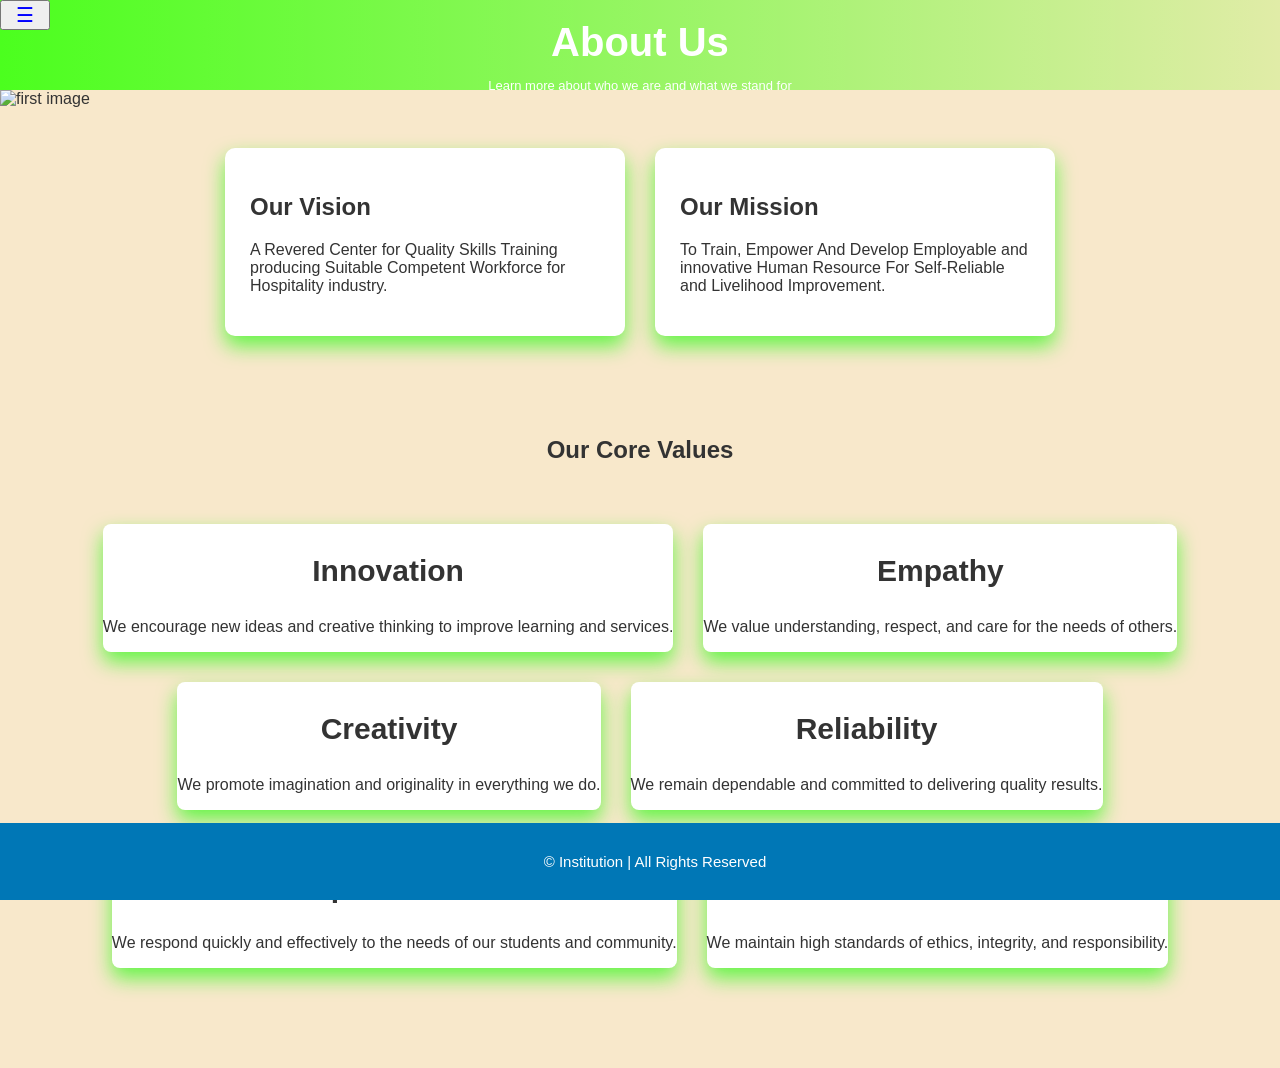
==== about.html @ fd32b230 "Add files via upload" ====
<!DOCTYPE html>
<html lang="en">
<head>
<meta charset="UTF-8">
<meta name="viewport" content="width=device-width, initial-scale=1.0">
<title>About Us</title>
<link rel="stylesheet" href="about.css">
</head>

<body>

                     <div class="dropdown">
  <button style=" color:blue; font-size: 20px; width:50px" border:2px solid white;>&#9776;</button>
  <div class="dropdown-content">
    <a href="index.html">Home</a>
    <a href="about.html">About us</a>
    <a href="contact.html">Contact us</a>
    <a href="courses.html">Courses Offered</a>
    <a href="mailto:brightermindsvocational@gmail.com?subject=Admission%20Inquiry">Email us</a>
    <a href="tel:+254726301589">Call us</a>
  </div>
</div>
<header>
    <h1>About Us</h1>
    <p>Learn more about who we are and what we stand for</p>
</header>
 
 </div class="bri">
        <image src="bright.png" alt="first image" class="bright" length="100%" width="100%"/>
            </div>


<section class="container">

    <div class="box">
        <h2>Our Vision</h2>
        <p>
        A Revered Center for Quality Skills Training producing
         Suitable Competent Workforce for Hospitality industry.
        </p>
    </div>

    <div class="box">
        <h2>Our Mission</h2>
        <p>
        To Train, Empower And Develop Employable  and innovative Human Resource 
        For Self-Reliable and Livelihood Improvement.
        </p>
    </div>

</section>

<section class="values">

<h1>Our Core Values</h1>

<div class="values-container">

<div class="value">
<h3>Innovation</h3>
<p>We encourage new ideas and creative thinking to improve learning and services.</p>
</div>

<div class="value">
<h3>Empathy</h3>
<p>We value understanding, respect, and care for the needs of others.</p>
</div>

<div class="value">
<h3>Creativity</h3>
<p>We promote imagination and originality in everything we do.</p>
</div>

<div class="value">
<h3>Reliability</h3>
<p>We remain dependable and committed to delivering quality results.</p>
</div>

<div class="value">
<h3>Responsiveness</h3>
<p>We respond quickly and effectively to the needs of our students and community.</p>
</div>

<div class="value">
<h3>Professionalism</h3>
<p>We maintain high standards of ethics, integrity, and responsibility.</p>
</div>

</div>
</section>

<footer>
<p>© Institution | All Rights Reserved</p>
</footer>

</body>
</html>
---- about.css ----
body{
font-family: Arial, sans-serif;
margin:0;
background:#f5deb3ad;
color:#333;
}

header{
background:linear-gradient(to right,#4bff1e,#73ff002d);
color:white;
text-align:center;
padding:20px 20px;
font-size: 13px;
 height:50px;
}

header h1{
margin:0;
font-size:40px;
}

.container{
display:flex;
justify-content:center;
gap:30px;
padding:40px;
flex-wrap:wrap;
}

.box{
background:white;
padding:25px;
width:350px;
border-radius:10px;
box-shadow:0 10px 20px #18fc03a8;
transition:0.3s;
}

.box:hover{
transform:translateY(-8px);
box-shadow:0 10px 20px #9bd7fffb;
}

.values{
text-align:center;
padding:40px;
}

.values h3{
margin-bottom:30px;
font-size:30px;
}

.values-container{
display:flex;
justify-content:center;
gap:30px;
padding:40px;
flex-wrap:wrap;
margin-bottom: 20px;
}

.value{
background:white;
border-radius:8px;
box-shadow:0 10px 20px #18fc03a8;
transition:0.3s;
} 

.value:hover{
background:#e3f2fd;
transform:scale(1.05);
box-shadow:0 10px 20px #9bd7fffb;
}

footer{
text-align:center;
background:#0077b6;
 font-size:  15px; 
 color:white; 
 text-align:center; 
 padding:15px; 
 position:fixed; 
 bottom:0; 
 width:100%; 
 margin-top:20px;
}
.dropdown {
  position:fixed;
  display: inline-block;
}

.dropdown-content {
  display:none;
  position:absolute;
  min-width: 160px;
  background-color: #f5deb3c4;
}

.dropdown-content a {
  display: block;
  padding: 10px;
  text-decoration:none;
  text-align: left;
}

.dropdown:hover .dropdown-content {
  display: block;
}
a:hover{
    background-color: #f714143d;
    border: 1px solid greenyellow;
    border-radius: 5px;
}
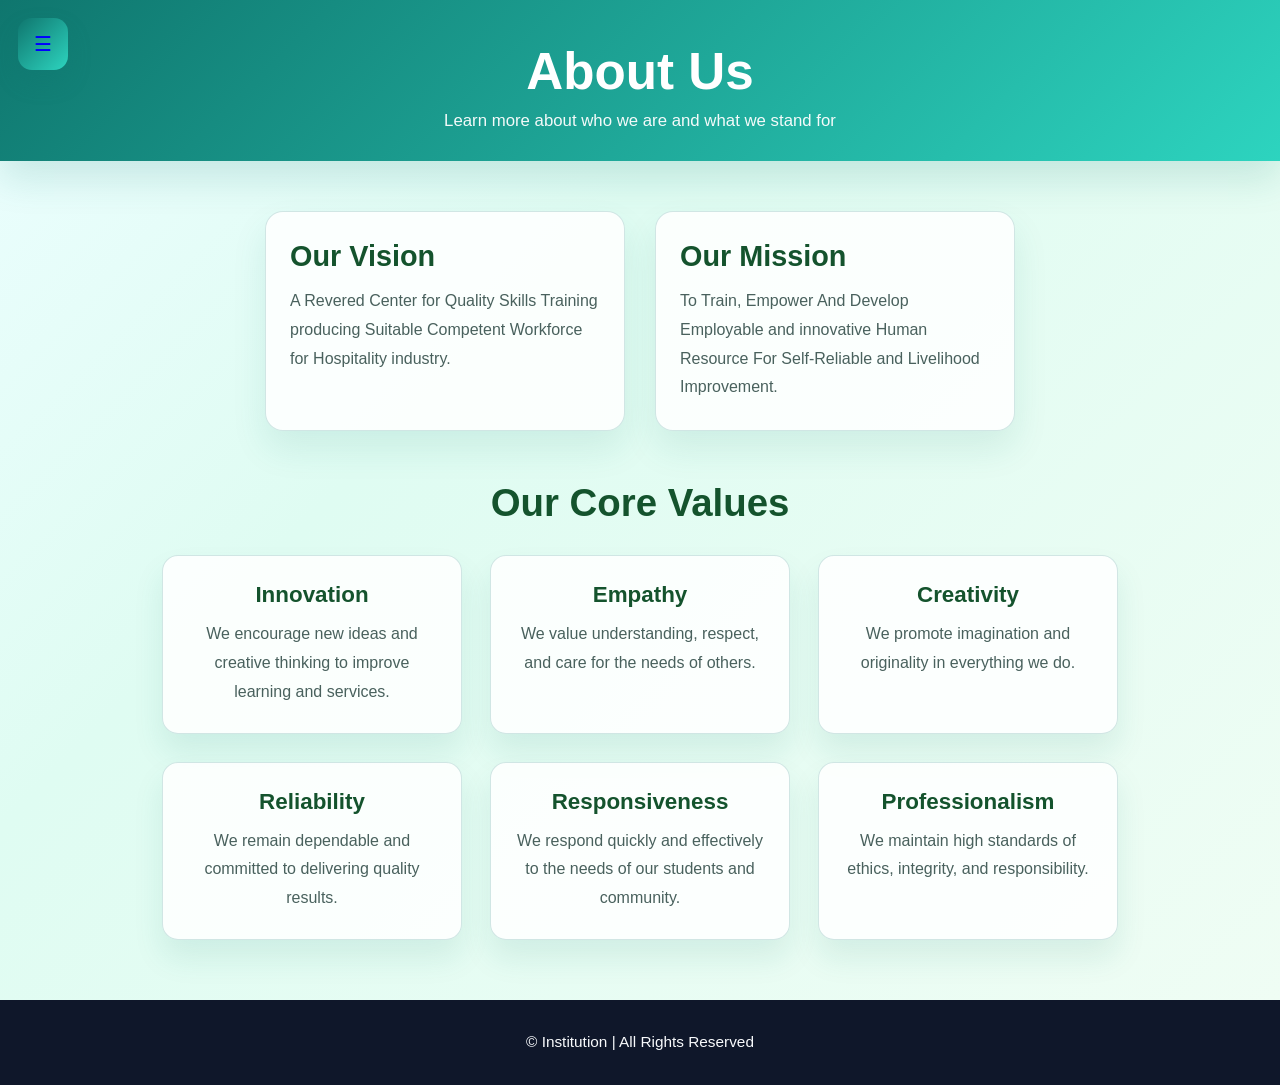
==== commit fe104efd: "Add files via upload" ====
--- a/about.html
+++ b/about.html
@@ -26,7 +26,6 @@
 </header>
  
  </div class="bri">
-        <image src="bright.png" alt="first image" class="bright" length="100%" width="100%"/>
             </div>
 
 
--- a/about.css
+++ b/about.css
@@ -1,114 +1,185 @@
-body{
-font-family: Arial, sans-serif;
-margin:0;
-background:#f5deb3ad;
-color:#333;
+:root {
+  --bg-1: #e0f2fe;
+  --bg-2: #ecfeff;
+  --panel: rgba(255, 255, 255, 0.86);
+  --primary: #0f766e;
+  --primary-soft: #2dd4bf;
+  --accent: #14532d;
+  --text: #12332f;
+  --muted: #49615d;
+  --line: rgba(15, 118, 110, 0.18);
+  --shadow: rgba(15, 118, 110, 0.1);
 }
 
-header{
-background:linear-gradient(to right,#4bff1e,#73ff002d);
-color:white;
-text-align:center;
-padding:20px 20px;
-font-size: 13px;
- height:50px;
+* { box-sizing: border-box; }
+
+body {
+  margin: 0;
+  font-family: Arial, sans-serif;
+  background: linear-gradient(135deg, #ecfeff 0%, #dffcf2 35%, #f0fdf4 100%);
+  color: var(--text);
 }
 
-header h1{
-margin:0;
-font-size:40px;
+header {
+  background: linear-gradient(135deg, var(--primary) 0%, var(--primary-soft) 100%);
+  color: white;
+  text-align: center;
+  padding: 42px 20px 30px;
+  box-shadow: 0 18px 35px rgba(15, 118, 110, 0.15);
 }
 
-.container{
-display:flex;
-justify-content:center;
-gap:30px;
-padding:40px;
-flex-wrap:wrap;
+header h1 {
+  margin: 0 0 10px;
+  font-size: clamp(2.1rem, 4vw, 3.5rem);
 }
 
-.box{
-background:white;
-padding:25px;
-width:350px;
-border-radius:10px;
-box-shadow:0 10px 20px #18fc03a8;
-transition:0.3s;
+header p {
+  margin: 0;
+  font-size: 1.05rem;
+  opacity: 0.95;
 }
 
-.box:hover{
-transform:translateY(-8px);
-box-shadow:0 10px 20px #9bd7fffb;
+.container {
+  display: flex;
+  justify-content: center;
+  gap: 30px;
+  padding: 50px 24px 30px;
+  flex-wrap: wrap;
 }
 
-.values{
-text-align:center;
-padding:40px;
+.box {
+  background: var(--panel);
+  padding: 28px 24px;
+  width: min(100%, 360px);
+  border-radius: 18px;
+  border: 1px solid var(--line);
+  box-shadow: 0 18px 35px var(--shadow);
+  transition: transform 0.2s ease, box-shadow 0.2s ease;
 }
 
-.values h3{
-margin-bottom:30px;
-font-size:30px;
+.box:hover,
+.value:hover {
+  transform: translateY(-6px);
+  box-shadow: 0 24px 46px rgba(15, 118, 110, 0.14);
 }
 
-.values-container{
-display:flex;
-justify-content:center;
-gap:30px;
-padding:40px;
-flex-wrap:wrap;
-margin-bottom: 20px;
+.box h2 {
+  margin: 0 0 14px;
+  color: var(--accent);
+  font-size: 1.8rem;
 }
 
-.value{
-background:white;
-border-radius:8px;
-box-shadow:0 10px 20px #18fc03a8;
-transition:0.3s;
-} 
-
-.value:hover{
-background:#e3f2fd;
-transform:scale(1.05);
-box-shadow:0 10px 20px #9bd7fffb;
+.box p,
+.value p {
+  margin: 0;
+  line-height: 1.8;
+  color: var(--muted);
 }
 
-footer{
-text-align:center;
-background:#0077b6;
- font-size:  15px; 
- color:white; 
- text-align:center; 
- padding:15px; 
- position:fixed; 
- bottom:0; 
- width:100%; 
- margin-top:20px;
+.values {
+  text-align: center;
+  padding: 20px 24px 60px;
 }
+
+.values h1 {
+  margin: 0 0 30px;
+  font-size: clamp(1.8rem, 3vw, 2.6rem);
+  color: var(--accent);
+}
+
+.values-container {
+  display: flex;
+  justify-content: center;
+  gap: 28px;
+  flex-wrap: wrap;
+  max-width: 1200px;
+  margin: 0 auto;
+}
+
+.value {
+  background: var(--panel);
+  border-radius: 16px;
+  box-shadow: 0 18px 30px var(--shadow);
+  border: 1px solid var(--line);
+  padding: 26px 22px;
+  width: min(100%, 300px);
+  transition: transform 0.2s ease, box-shadow 0.2s ease;
+}
+
+.value h3 {
+  margin: 0 0 12px;
+  color: var(--accent);
+  font-size: 1.4rem;
+}
+
+footer {
+  text-align: center;
+  background: #0f172a;
+  color: #f8fafc;
+  padding: 18px 16px;
+  font-size: 0.96rem;
+}
+
 .dropdown {
-  position:fixed;
-  display: inline-block;
+  position: fixed;
+  top: 18px;
+  left: 18px;
+  z-index: 10;
+}
+
+.dropdown button {
+  width: 52px;
+  height: 52px;
+  border: 0;
+  border-radius: 14px;
+  background: linear-gradient(135deg, var(--primary) 0%, var(--primary-soft) 100%);
+  color: white;
+  font-size: 22px;
+  cursor: pointer;
+  box-shadow: 0 12px 24px rgba(15, 118, 110, 0.18);
 }
 
 .dropdown-content {
-  display:none;
-  position:absolute;
-  min-width: 160px;
-  background-color: #f5deb3c4;
+  display: none;
+  position: absolute;
+  top: 62px;
+  left: 0;
+  min-width: 200px;
+  background: rgba(255, 255, 255, 0.97);
+  border: 1px solid rgba(15, 118, 110, 0.14);
+  box-shadow: 0 18px 34px rgba(15, 118, 110, 0.12);
+  border-radius: 14px;
+  padding: 10px;
 }
 
 .dropdown-content a {
   display: block;
-  padding: 10px;
-  text-decoration:none;
-  text-align: left;
+  padding: 10px 12px;
+  color: var(--text);
+  text-decoration: none;
+  border-radius: 10px;
+  font-weight: 600;
+}
+
+.dropdown-content a:hover {
+  background: rgba(45, 212, 191, 0.08);
 }
 
 .dropdown:hover .dropdown-content {
   display: block;
 }
-a:hover{
-    background-color: #f714143d;
-    border: 1px solid greenyellow;
-    border-radius: 5px;
+
+img.bright {
+  display: block;
+  width: min(100%, 1100px);
+  margin: 0 auto;
+  padding: 0 24px 20px;
+  border-radius: 22px;
+}
+
+@media (max-width: 640px) {
+  .dropdown { top: 12px; left: 12px; }
+  .dropdown button { width: 46px; height: 46px; }
+  .container, .values-container { padding-left: 14px; padding-right: 14px; }
+  .box, .value { width: 100%; }
 }
